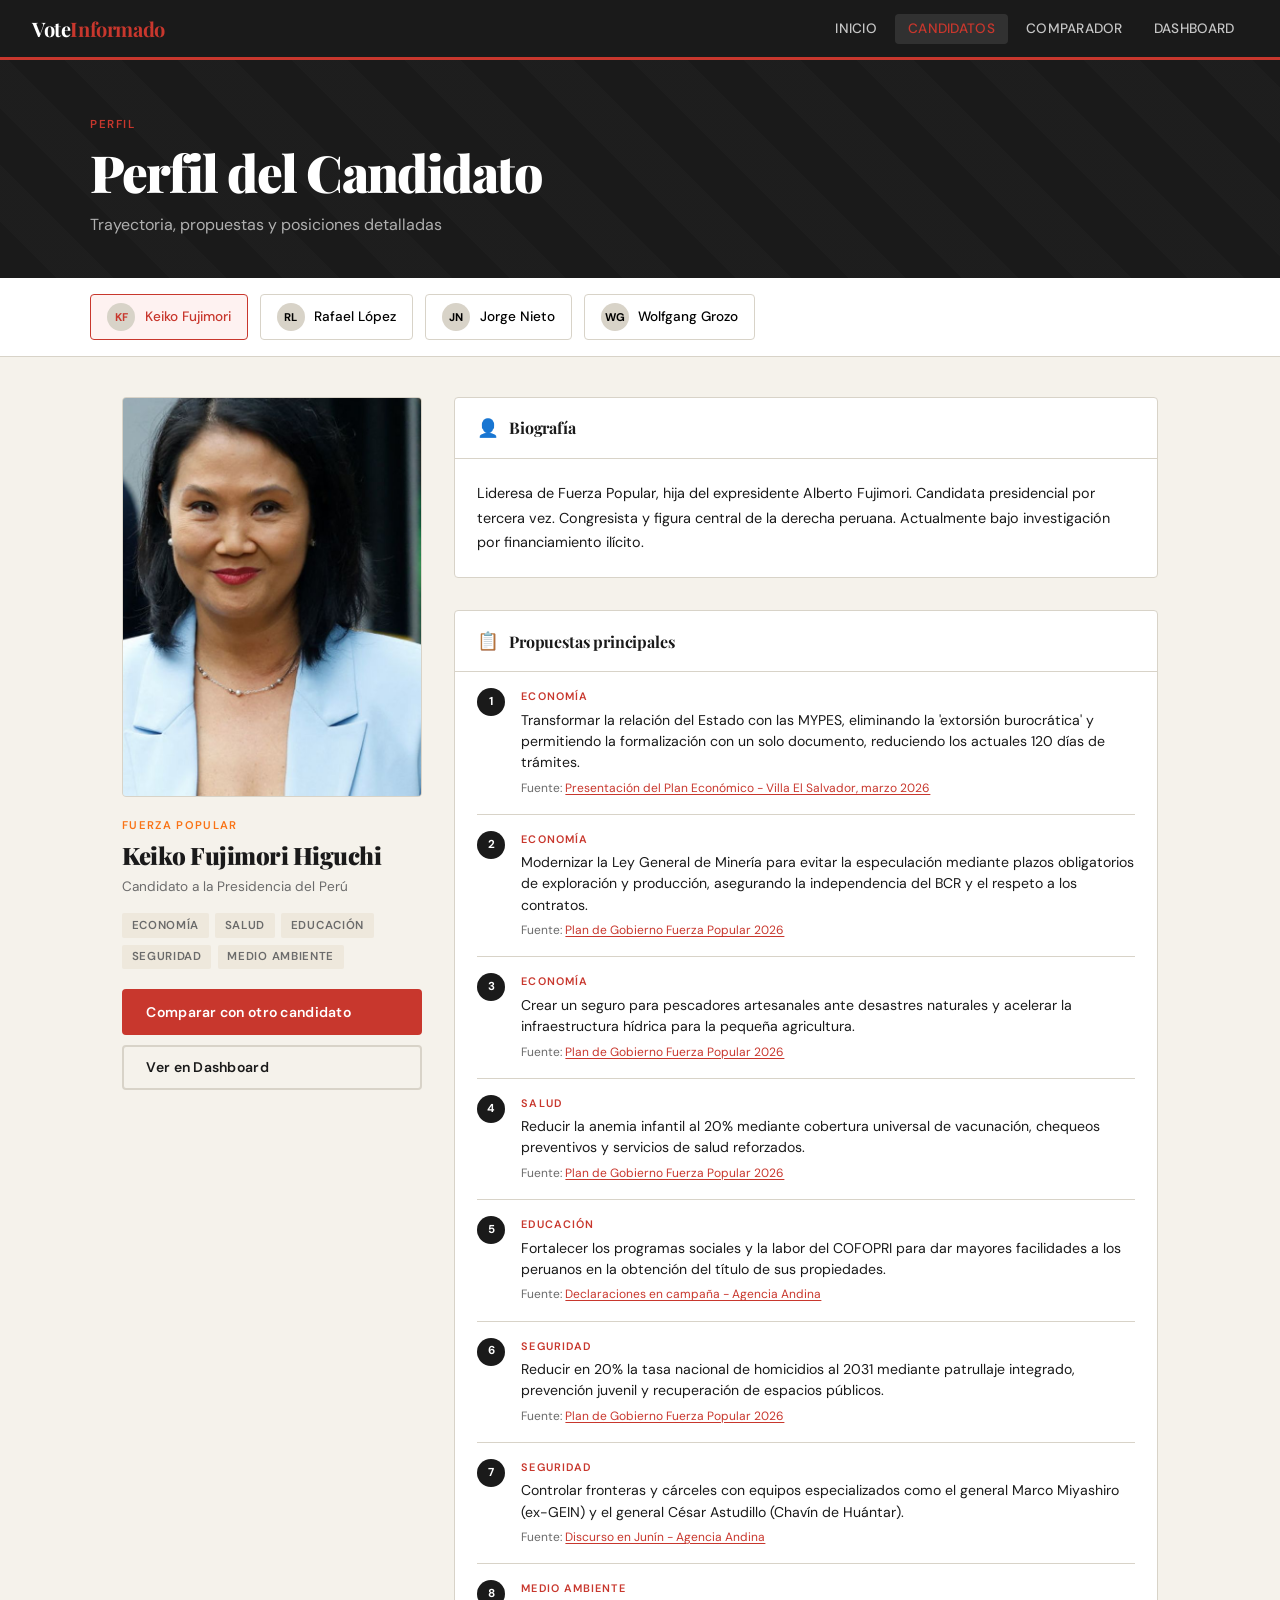
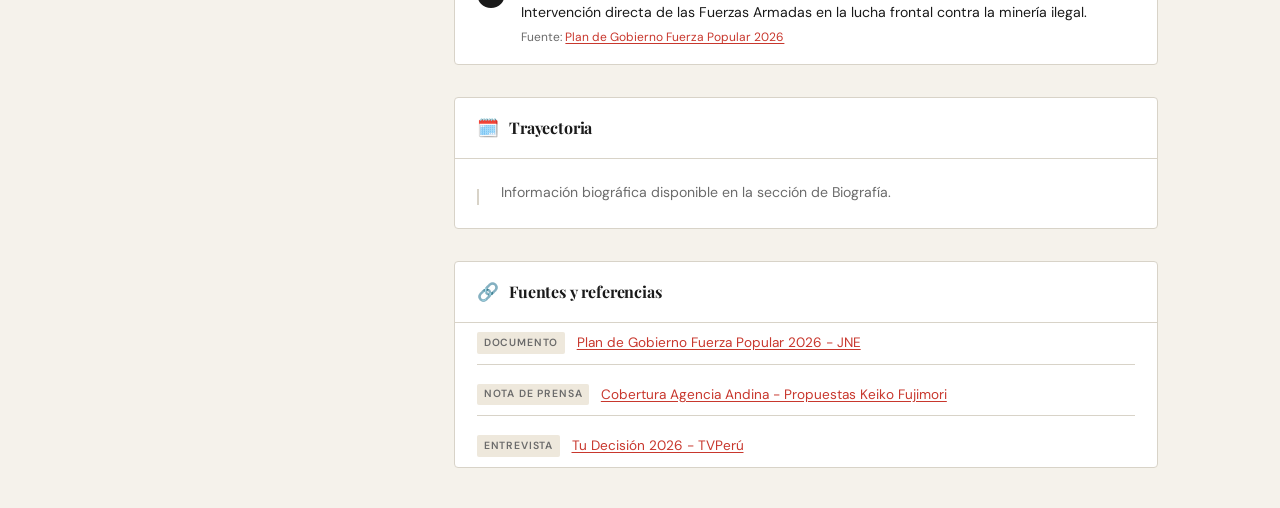
==== candidato.html @ f6211e4d "initial commit" ====
<!DOCTYPE html>
<html lang="es">
<head>
  <meta charset="UTF-8" />
  <meta name="viewport" content="width=device-width, initial-scale=1.0" />
  <title>Perfil de Candidato — VoteInformado</title>
  <link rel="stylesheet" href="assets/css/style.css" />
  <link rel="stylesheet" href="assets/css/candidato.css" />
</head>
<body>

  <!-- Navbar (inyectado por nav.js) -->

  <!-- Page Header -->
  <header class="page-header">
    <div class="page-header__inner">
      <div class="page-header__eyebrow">Perfil</div>
      <h1>Perfil del Candidato</h1>
      <p>Trayectoria, propuestas y posiciones detalladas</p>
    </div>
  </header>

  <!-- Selector de candidatos (poblado por candidato.js) -->
  <div class="candidato-selector">
    <div class="candidato-selector__inner" id="selector-candidatos">
      <!-- Botones generados dinámicamente -->
    </div>
  </div>

  <!-- Profile Layout -->
  <main>
    <div class="profile-layout">

      <!-- Sidebar -->
      <aside class="profile-sidebar">
        <div class="profile-photo-placeholder" id="profile-photo">—</div>
        <div class="profile-meta">
          <div class="profile-meta__partido" id="profile-partido"></div>
          <div class="profile-meta__nombre" id="profile-nombre"></div>
          <div class="profile-meta__cargo" id="profile-cargo"></div>
        </div>
        <div class="profile-tags" id="profile-tags"></div>
        <div class="profile-sidebar__actions">
          <a href="comparador.html" class="btn btn-primary">Comparar con otro candidato</a>
          <a href="dashboard.html" class="btn btn-outline">Ver en Dashboard</a>
        </div>
      </aside>

      <!-- Main -->
      <div class="profile-main">

        <!-- Biografía -->
        <div class="section-block">
          <div class="section-block__header">
            <span class="section-block__icon">👤</span>
            <span class="section-block__title">Biografía</span>
          </div>
          <div class="section-block__body" id="profile-bio">
            <p style="color:var(--ink-muted);">Cargando...</p>
          </div>
        </div>

        <!-- Propuestas -->
        <div class="section-block">
          <div class="section-block__header">
            <span class="section-block__icon">📋</span>
            <span class="section-block__title">Propuestas principales</span>
          </div>
          <div class="section-block__body" style="padding:0 1.4rem;">
            <ul class="propuestas-list" id="profile-propuestas"></ul>
          </div>
        </div>

        <!-- Trayectoria / Fuentes (poblado por candidato.js) -->
        <div class="section-block">
          <div class="section-block__header">
            <span class="section-block__icon">🗓️</span>
            <span class="section-block__title">Trayectoria</span>
          </div>
          <div class="section-block__body">
            <div class="timeline" id="profile-timeline">
              <p style="color:var(--ink-muted);font-size:0.88rem;">Información biográfica disponible en la sección de Biografía.</p>
            </div>
          </div>
        </div>

      </div><!-- /.profile-main -->
    </div><!-- /.profile-layout -->
  </main>

  <!-- Footer (inyectado por nav.js) -->

  <script src="assets/js/candidato.js"></script>
  <script src="assets/js/nav.js"></script>
</body>
</html>
---- assets/css/style.css ----
@import url('https://fonts.googleapis.com/css2?family=Playfair+Display:wght@700;900&family=DM+Sans:wght@300;400;500;600&display=swap');

/* ─── CSS Variables ─── */
:root {
  --bg: #f5f2eb;
  --bg-card: #ffffff;
  --ink: #1a1a1a;
  --ink-muted: #6b6b6b;
  --accent: #c8372d;
  --accent-light: #f7edec;
  --border: #d8d3c8;
  --gold: #b8960c;
  --font-display: 'Playfair Display', Georgia, serif;
  --font-body: 'DM Sans', sans-serif;
  --shadow: 0 2px 12px rgba(0,0,0,0.08);
  --shadow-hover: 0 8px 32px rgba(0,0,0,0.14);
  --radius: 4px;
  --transition: 0.22s ease;
}

/* ─── Reset & Base ─── */
*, *::before, *::after { box-sizing: border-box; margin: 0; padding: 0; }
html { scroll-behavior: smooth; }
body {
  font-family: var(--font-body);
  background: var(--bg);
  color: var(--ink);
  line-height: 1.6;
  min-height: 100vh;
}
img { display: block; max-width: 100%; }
a { color: inherit; text-decoration: none; }
ul { list-style: none; }

/* ─── Navbar ─── */
.navbar {
  position: sticky;
  top: 0;
  z-index: 100;
  background: var(--ink);
  color: #fff;
  padding: 0 2rem;
  display: flex;
  align-items: center;
  justify-content: space-between;
  height: 60px;
  border-bottom: 3px solid var(--accent);
}
.navbar__brand {
  font-family: var(--font-display);
  font-size: 1.25rem;
  font-weight: 700;
  letter-spacing: -0.02em;
  color: #fff;
}
.navbar__brand span { color: var(--accent); }
.navbar__nav { display: flex; gap: 0.25rem; }
.navbar__nav a {
  color: rgba(255,255,255,0.75);
  font-size: 0.85rem;
  font-weight: 500;
  padding: 0.4rem 0.85rem;
  border-radius: var(--radius);
  transition: var(--transition);
  letter-spacing: 0.02em;
  text-transform: uppercase;
}
.navbar__nav a:hover,
.navbar__nav a.active { color: #fff; background: rgba(255,255,255,0.1); }
.navbar__nav a.active { color: var(--accent); }

/* ─── Page Header ─── */
.page-header {
  background: var(--ink);
  color: #fff;
  padding: 3.5rem 2rem 2.5rem;
  position: relative;
  overflow: hidden;
}
.page-header::before {
  content: '';
  position: absolute;
  top: 0; left: 0; right: 0; bottom: 0;
  background: repeating-linear-gradient(
    45deg, transparent, transparent 40px,
    rgba(255,255,255,0.015) 40px, rgba(255,255,255,0.015) 80px
  );
}
.page-header__inner { max-width: 1100px; margin: 0 auto; position: relative; }
.page-header__eyebrow {
  font-size: 0.72rem; font-weight: 600; letter-spacing: 0.14em;
  text-transform: uppercase; color: var(--accent); margin-bottom: 0.6rem;
}
.page-header h1 {
  font-family: var(--font-display);
  font-size: clamp(2rem, 5vw, 3.2rem);
  font-weight: 900; line-height: 1.1; letter-spacing: -0.03em;
}
.page-header p {
  margin-top: 0.75rem; color: rgba(255,255,255,0.65);
  font-size: 1rem; max-width: 520px;
}

/* ─── Container ─── */
.container { max-width: 1100px; margin: 0 auto; padding: 0 2rem; }

/* ─── Cards ─── */
.card {
  background: var(--bg-card); border: 1px solid var(--border);
  border-radius: var(--radius); box-shadow: var(--shadow);
  transition: box-shadow var(--transition), transform var(--transition);
}
.card:hover { box-shadow: var(--shadow-hover); transform: translateY(-2px); }

/* ─── Buttons ─── */
.btn {
  display: inline-flex; align-items: center; gap: 0.5rem;
  padding: 0.6rem 1.4rem; border-radius: var(--radius);
  font-family: var(--font-body); font-size: 0.875rem; font-weight: 600;
  cursor: pointer; border: 2px solid transparent;
  transition: var(--transition); letter-spacing: 0.02em;
}
.btn-primary { background: var(--accent); color: #fff; border-color: var(--accent); }
.btn-primary:hover { background: #a82e25; border-color: #a82e25; }
.btn-outline { background: transparent; color: var(--ink); border-color: var(--border); }
.btn-outline:hover { border-color: var(--ink); background: var(--ink); color: #fff; }

/* ─── Tags ─── */
.tag {
  display: inline-block; padding: 0.2rem 0.6rem; background: #eee8dc;
  border-radius: 2px; font-size: 0.72rem; font-weight: 600;
  letter-spacing: 0.06em; text-transform: uppercase; color: var(--ink-muted);
}
.tag--accent { background: #fce8e7; color: var(--accent); }

/* ─── Divider ─── */
.divider { border: none; border-top: 1px solid var(--border); margin: 2rem 0; }

/* ─── Footer ─── */
.footer {
  background: var(--ink); color: rgba(255,255,255,0.5);
  text-align: center; padding: 2rem; font-size: 0.8rem; margin-top: 4rem;
}
.footer strong { color: #fff; }
.footer__sources a {
  color: rgba(255,255,255,0.5); text-decoration: underline;
  text-underline-offset: 2px;
}
.footer__sources a:hover { color: #fff; }

/* ─── Utility ─── */
.text-accent { color: var(--accent); }
.text-muted  { color: var(--ink-muted); }
.fw-bold     { font-weight: 700; }
.mt-1 { margin-top: 0.5rem; }
.mt-2 { margin-top: 1rem; }
.mt-3 { margin-top: 1.5rem; }
.mt-4 { margin-top: 2rem; }
.mb-1 { margin-bottom: 0.5rem; }
.mb-2 { margin-bottom: 1rem; }

/* ─── Responsive ─── */
@media (max-width: 768px) {
  .navbar { padding: 0 1rem; }
  .navbar__nav a { padding: 0.4rem 0.5rem; font-size: 0.78rem; }
  .container { padding: 0 1rem; }
  .page-header { padding: 2rem 1rem 1.5rem; }
}
---- assets/css/candidato.css ----
/* ── Selector de candidatos ── */
.candidato-selector {
  background: var(--bg-card);
  border-bottom: 1px solid var(--border);
  padding: 1rem 2rem;
}
.candidato-selector__inner {
  max-width: 1100px;
  margin: 0 auto;
  display: flex;
  gap: 0.75rem;
  flex-wrap: wrap;
}
.selector-btn {
  display: flex;
  align-items: center;
  gap: 0.6rem;
  padding: 0.5rem 1rem;
  border: 1.5px solid var(--border);
  border-radius: var(--radius);
  background: #fff;
  cursor: pointer;
  transition: var(--transition);
  font-family: var(--font-body);
  font-size: 0.85rem;
  font-weight: 500;
}
.selector-btn:hover { border-color: var(--ink); }
.selector-btn.active { border-color: var(--accent); color: var(--accent); background: #fef2f1; }
.selector-btn__avatar {
  width: 28px;
  height: 28px;
  border-radius: 50%;
  background: var(--border);
  object-fit: cover;
  object-position: top;
  flex-shrink: 0;
  overflow: hidden;
  display: flex;
  align-items: center;
  justify-content: center;
  font-size: 0.7rem;
  font-weight: 700;
}

/* ── Profile layout ── */
.profile-layout {
  max-width: 1100px;
  margin: 2.5rem auto;
  padding: 0 2rem;
  display: grid;
  grid-template-columns: 300px 1fr;
  gap: 2rem;
  align-items: start;
}

/* ── Sidebar ── */
.profile-sidebar { position: sticky; top: 80px; }
.profile-photo {
  width: 100%;
  aspect-ratio: 3/4;
  object-fit: cover;
  object-position: top;
  border-radius: var(--radius);
  border: 1px solid var(--border);
  background: #e0dbd0;
}
.profile-photo-placeholder {
  width: 100%;
  aspect-ratio: 3/4;
  border-radius: var(--radius);
  border: 1px solid var(--border);
  background: linear-gradient(160deg, #e8e2d8, #d5cfc4);
  display: flex;
  align-items: center;
  justify-content: center;
  font-family: var(--font-display);
  font-size: 5rem;
  color: var(--border);
  font-weight: 900;
}
.profile-meta { margin-top: 1.25rem; }
.profile-meta__partido {
  font-size: 0.7rem;
  font-weight: 600;
  letter-spacing: 0.12em;
  text-transform: uppercase;
  color: var(--accent);
  margin-bottom: 0.4rem;
}
.profile-meta__nombre {
  font-family: var(--font-display);
  font-size: 1.5rem;
  font-weight: 900;
  line-height: 1.2;
  letter-spacing: -0.02em;
}
.profile-meta__cargo { font-size: 0.85rem; color: var(--ink-muted); margin-top: 0.35rem; }
.profile-tags { display: flex; flex-wrap: wrap; gap: 0.4rem; margin-top: 1rem; }
.profile-sidebar__actions { display: flex; flex-direction: column; gap: 0.6rem; margin-top: 1.25rem; }

/* ── Main content ── */
.profile-main > * + * { margin-top: 2rem; }
.section-block {
  background: var(--bg-card);
  border: 1px solid var(--border);
  border-radius: var(--radius);
  overflow: hidden;
}
.section-block__header {
  padding: 1rem 1.4rem;
  border-bottom: 1px solid var(--border);
  display: flex;
  align-items: center;
  gap: 0.6rem;
}
.section-block__icon { font-size: 1.1rem; }
.section-block__title {
  font-family: var(--font-display);
  font-size: 1rem;
  font-weight: 700;
  letter-spacing: -0.01em;
}
.section-block__body { padding: 1.4rem; }
.section-block__body p { font-size: 0.9rem; line-height: 1.7; color: var(--ink); }

/* ── Propuestas list ── */
.propuestas-list { display: flex; flex-direction: column; gap: 0; }
.propuesta-item {
  display: flex;
  gap: 1rem;
  padding: 1rem 0;
  border-bottom: 1px solid var(--border);
  align-items: flex-start;
}
.propuesta-item:last-child { border-bottom: none; }
.propuesta-item__num {
  flex-shrink: 0;
  width: 28px;
  height: 28px;
  background: var(--ink);
  color: #fff;
  border-radius: 50%;
  display: flex;
  align-items: center;
  justify-content: center;
  font-size: 0.72rem;
  font-weight: 700;
}
.propuesta-item__eje {
  font-size: 0.68rem;
  font-weight: 600;
  letter-spacing: 0.1em;
  text-transform: uppercase;
  color: var(--accent);
  margin-bottom: 0.25rem;
}
.propuesta-item__text { font-size: 0.88rem; line-height: 1.5; }
.propuesta-item__fuente {
  margin-top: 0.35rem;
  font-size: 0.75rem;
  color: var(--ink-muted);
}
.propuesta-item__fuente a {
  color: var(--accent);
  text-decoration: underline;
  text-underline-offset: 2px;
}

/* ── Timeline ── */
.timeline { position: relative; padding-left: 1.5rem; }
.timeline::before {
  content: '';
  position: absolute;
  left: 0; top: 8px; bottom: 0;
  width: 2px;
  background: var(--border);
}
.timeline-item { position: relative; padding-bottom: 1.5rem; }
.timeline-item::before {
  content: '';
  position: absolute;
  left: -1.5rem; top: 8px;
  width: 10px; height: 10px;
  border-radius: 50%;
  background: var(--accent);
  border: 2px solid var(--bg-card);
}
.timeline-item__year {
  font-size: 0.72rem; font-weight: 700; color: var(--ink-muted);
  letter-spacing: 0.06em; margin-bottom: 0.2rem;
}
.timeline-item__title { font-weight: 600; font-size: 0.9rem; }
.timeline-item__desc { font-size: 0.82rem; color: var(--ink-muted); margin-top: 0.15rem; }

/* ── Fuentes ── */
.fuentes-list { display: flex; flex-direction: column; gap: 0.6rem; }
.fuente-item {
  display: flex;
  align-items: center;
  gap: 0.75rem;
  font-size: 0.85rem;
  padding: 0.6rem 0;
  border-bottom: 1px solid var(--border);
}
.fuente-item:last-child { border-bottom: none; }
.fuente-item__tipo {
  font-size: 0.65rem;
  font-weight: 600;
  letter-spacing: 0.08em;
  text-transform: uppercase;
  color: var(--ink-muted);
  background: #eee8dc;
  padding: 0.15rem 0.4rem;
  border-radius: 2px;
  white-space: nowrap;
}
.fuente-item a { color: var(--accent); text-decoration: underline; text-underline-offset: 2px; }
.fuente-item a:hover { color: #a82e25; }

@media (max-width: 768px) {
  .profile-layout { grid-template-columns: 1fr; }
  .profile-sidebar { position: static; }
  .profile-photo, .profile-photo-placeholder { aspect-ratio: 4/3; }
}
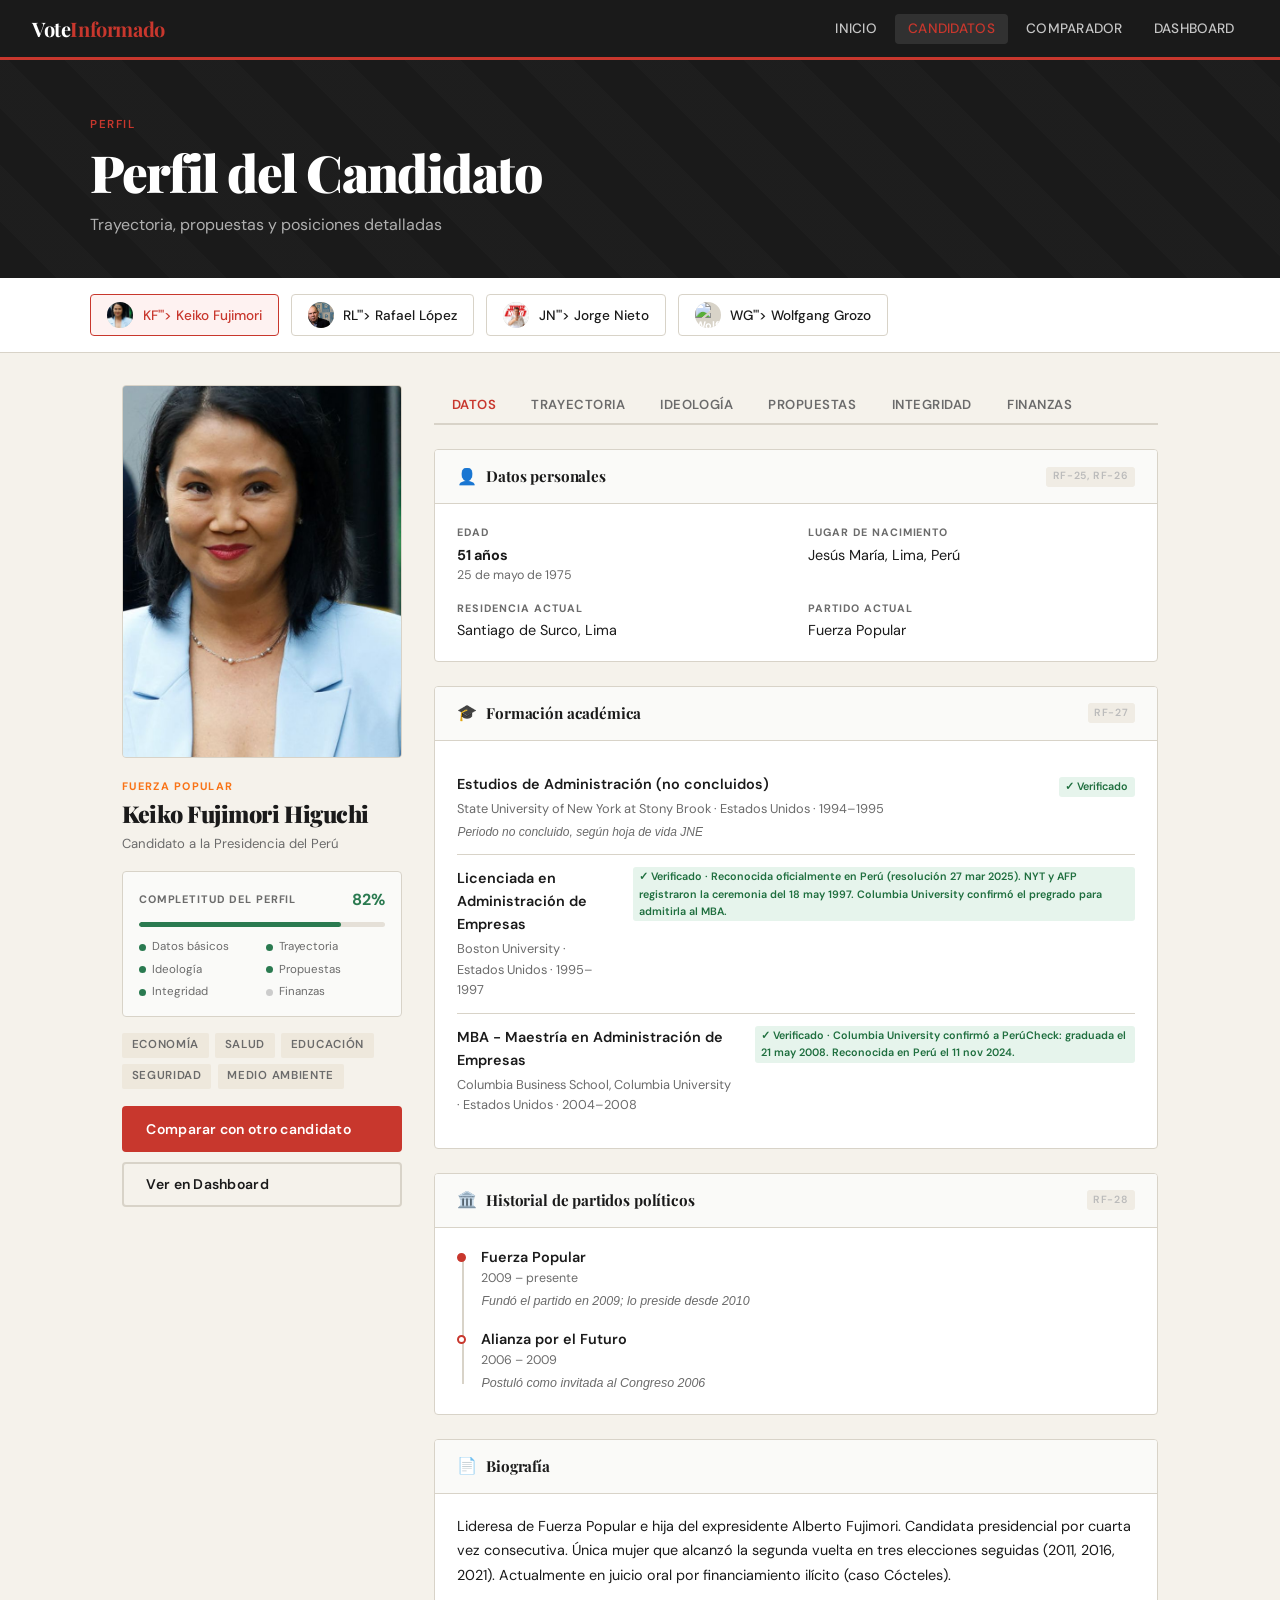
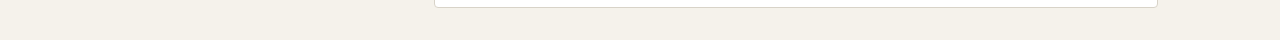
==== commit 38821935: "feat: agregar datos personales, trayectoria, integridad, procesos penales" ====
--- a/candidato.html
+++ b/candidato.html
@@ -31,58 +31,296 @@
   <main>
     <div class="profile-layout">
 
-      <!-- Sidebar -->
+      <!-- ── SIDEBAR ── -->
       <aside class="profile-sidebar">
+
+        <!-- Foto -->
         <div class="profile-photo-placeholder" id="profile-photo">—</div>
+
+        <!-- Meta -->
         <div class="profile-meta">
           <div class="profile-meta__partido" id="profile-partido"></div>
-          <div class="profile-meta__nombre" id="profile-nombre"></div>
-          <div class="profile-meta__cargo" id="profile-cargo"></div>
+          <div class="profile-meta__nombre"  id="profile-nombre"></div>
+          <div class="profile-meta__cargo"   id="profile-cargo"></div>
         </div>
+
+        <!-- RF-41: Indicador de completitud del perfil -->
+        <div class="completitud-card" id="completitud-card">
+          <div class="completitud-card__header">
+            <span class="completitud-card__label">Completitud del perfil</span>
+            <span class="completitud-card__pct" id="completitud-pct">—%</span>
+          </div>
+          <div class="completitud-bar">
+            <div class="completitud-bar__fill" id="completitud-bar-fill"></div>
+          </div>
+          <div class="completitud-items" id="completitud-items">
+            <!-- generado por JS -->
+          </div>
+        </div>
+
+        <!-- Tags de ejes temáticos -->
         <div class="profile-tags" id="profile-tags"></div>
+
+        <!-- Acciones -->
         <div class="profile-sidebar__actions">
-          <a href="comparador.html" class="btn btn-primary">Comparar con otro candidato</a>
+          <a href="comparador.html" class="btn btn-primary" id="btn-comparar">Comparar con otro candidato</a>
           <a href="dashboard.html" class="btn btn-outline">Ver en Dashboard</a>
         </div>
       </aside>
 
-      <!-- Main -->
+      <!-- ── MAIN CONTENT ── -->
       <div class="profile-main">
 
-        <!-- Biografía -->
-        <div class="section-block">
-          <div class="section-block__header">
-            <span class="section-block__icon">👤</span>
-            <span class="section-block__title">Biografía</span>
-          </div>
-          <div class="section-block__body" id="profile-bio">
-            <p style="color:var(--ink-muted);">Cargando...</p>
-          </div>
-        </div>
-
-        <!-- Propuestas -->
-        <div class="section-block">
-          <div class="section-block__header">
-            <span class="section-block__icon">📋</span>
-            <span class="section-block__title">Propuestas principales</span>
-          </div>
-          <div class="section-block__body" style="padding:0 1.4rem;">
-            <ul class="propuestas-list" id="profile-propuestas"></ul>
-          </div>
-        </div>
-
-        <!-- Trayectoria / Fuentes (poblado por candidato.js) -->
-        <div class="section-block">
-          <div class="section-block__header">
-            <span class="section-block__icon">🗓️</span>
-            <span class="section-block__title">Trayectoria</span>
-          </div>
-          <div class="section-block__body">
-            <div class="timeline" id="profile-timeline">
-              <p style="color:var(--ink-muted);font-size:0.88rem;">Información biográfica disponible en la sección de Biografía.</p>
-            </div>
-          </div>
-        </div>
+        <!-- Pestañas de navegación -->
+        <nav class="profile-tabs" id="profile-tabs">
+          <button class="profile-tab active" data-panel="datos">Datos</button>
+          <button class="profile-tab" data-panel="trayectoria">Trayectoria</button>
+          <button class="profile-tab" data-panel="ideologia">Ideología</button>
+          <button class="profile-tab" data-panel="propuestas">Propuestas</button>
+          <button class="profile-tab" data-panel="integridad">Integridad</button>
+          <button class="profile-tab" data-panel="finanzas">Finanzas</button>
+        </nav>
+
+        <!-- ① DATOS BÁSICOS: RF-25, RF-26, RF-27, RF-28 -->
+        <div class="tab-panel active" id="panel-datos">
+
+          <!-- RF-25 + RF-26: Datos personales -->
+          <div class="section-block">
+            <div class="section-block__header">
+              <span class="section-block__icon">👤</span>
+              <span class="section-block__title">Datos personales</span>
+              <span class="section-block__rf">RF-25, RF-26</span>
+            </div>
+            <div class="section-block__body">
+              <div class="datos-grid" id="datos-personales">
+                <!-- generado por JS -->
+              </div>
+            </div>
+          </div>
+
+          <!-- RF-27: Formación académica -->
+          <div class="section-block">
+            <div class="section-block__header">
+              <span class="section-block__icon">🎓</span>
+              <span class="section-block__title">Formación académica</span>
+              <span class="section-block__rf">RF-27</span>
+            </div>
+            <div class="section-block__body" id="formacion-academica">
+              <!-- generado por JS -->
+            </div>
+          </div>
+
+          <!-- RF-28: Historial de partidos -->
+          <div class="section-block">
+            <div class="section-block__header">
+              <span class="section-block__icon">🏛️</span>
+              <span class="section-block__title">Historial de partidos políticos</span>
+              <span class="section-block__rf">RF-28</span>
+            </div>
+            <div class="section-block__body">
+              <div class="party-timeline" id="historial-partidos">
+                <!-- generado por JS -->
+              </div>
+            </div>
+          </div>
+
+          <!-- Biografía (siempre en datos) -->
+          <div class="section-block">
+            <div class="section-block__header">
+              <span class="section-block__icon">📄</span>
+              <span class="section-block__title">Biografía</span>
+            </div>
+            <div class="section-block__body" id="profile-bio">
+              <p style="color:var(--ink-muted);">Cargando...</p>
+            </div>
+          </div>
+
+        </div><!-- /panel-datos -->
+
+        <!-- ② TRAYECTORIA: RF-29, RF-30, RF-31 -->
+        <div class="tab-panel" id="panel-trayectoria">
+
+          <!-- RF-29: Experiencia profesional -->
+          <div class="section-block">
+            <div class="section-block__header">
+              <span class="section-block__icon">💼</span>
+              <span class="section-block__title">Experiencia profesional</span>
+              <span class="section-block__rf">RF-29</span>
+            </div>
+            <div class="section-block__body" id="experiencia-previa">
+              <!-- generado por JS -->
+            </div>
+          </div>
+
+          <!-- RF-30: Cargos públicos -->
+          <div class="section-block">
+            <div class="section-block__header">
+              <span class="section-block__icon">🏅</span>
+              <span class="section-block__title">Cargos públicos ejercidos</span>
+              <span class="section-block__rf">RF-30</span>
+            </div>
+            <div class="section-block__body" id="cargos-publicos">
+              <!-- generado por JS -->
+            </div>
+          </div>
+
+          <!-- RF-31: Participación electoral previa -->
+          <div class="section-block">
+            <div class="section-block__header">
+              <span class="section-block__icon">🗳️</span>
+              <span class="section-block__title">Participación electoral previa</span>
+              <span class="section-block__rf">RF-31</span>
+            </div>
+            <div class="section-block__body" id="participacion-electoral">
+              <!-- generado por JS -->
+            </div>
+          </div>
+
+        </div><!-- /panel-trayectoria -->
+
+        <!-- ③ IDEOLOGÍA: RF-32, RF-33, RF-34 -->
+        <div class="tab-panel" id="panel-ideologia">
+
+          <!-- RF-32: Espectro político -->
+          <div class="section-block">
+            <div class="section-block__header">
+              <span class="section-block__icon">🧭</span>
+              <span class="section-block__title">Espectro político</span>
+              <span class="section-block__rf">RF-32</span>
+            </div>
+            <div class="section-block__body" id="espectro-politico">
+              <!-- generado por JS -->
+            </div>
+          </div>
+
+          <!-- RF-33: Posiciones en temas clave -->
+          <div class="section-block">
+            <div class="section-block__header">
+              <span class="section-block__icon">📋</span>
+              <span class="section-block__title">Posiciones en temas clave</span>
+              <span class="section-block__rf">RF-33</span>
+            </div>
+            <div class="section-block__body" style="padding:0;" id="posiciones-temas">
+              <!-- generado por JS -->
+            </div>
+          </div>
+
+          <!-- RF-34: Coherencia propuesta vs historial -->
+          <div class="section-block">
+            <div class="section-block__header">
+              <span class="section-block__icon">⚖️</span>
+              <span class="section-block__title">Coherencia propuesta vs. historial</span>
+              <span class="section-block__rf">RF-34</span>
+            </div>
+            <div class="section-block__body" id="coherencia-historica">
+              <!-- generado por JS -->
+            </div>
+          </div>
+
+        </div><!-- /panel-ideologia -->
+
+        <!-- ④ PROPUESTAS -->
+        <div class="tab-panel" id="panel-propuestas">
+          <div class="section-block">
+            <div class="section-block__header">
+              <span class="section-block__icon">📌</span>
+              <span class="section-block__title">Propuestas principales</span>
+            </div>
+            <div class="section-block__body" style="padding:0 1.4rem;">
+              <ul class="propuestas-list" id="profile-propuestas"></ul>
+            </div>
+          </div>
+
+          <!-- Fuentes -->
+          <div class="section-block" id="fuentes-block" style="display:none;">
+            <div class="section-block__header">
+              <span class="section-block__icon">🔗</span>
+              <span class="section-block__title">Fuentes y referencias</span>
+            </div>
+            <div class="section-block__body" style="padding:0 1.4rem;">
+              <ul class="fuentes-list" id="fuentes-list"></ul>
+            </div>
+          </div>
+        </div><!-- /panel-propuestas -->
+
+        <!-- ⑤ INTEGRIDAD: RF-35, RF-36, RF-37, RF-38, RF-39 -->
+        <div class="tab-panel" id="panel-integridad">
+
+          <!-- RF-35: Antecedentes legales -->
+          <div class="section-block">
+            <div class="section-block__header">
+              <span class="section-block__icon">⚖️</span>
+              <span class="section-block__title">Antecedentes legales y judiciales</span>
+              <span class="section-block__rf">RF-35</span>
+            </div>
+            <div class="section-block__body" id="antecedentes-legales">
+              <!-- generado por JS -->
+            </div>
+          </div>
+
+          <!-- RF-36: Declaración jurada de bienes -->
+          <div class="section-block">
+            <div class="section-block__header">
+              <span class="section-block__icon">🏠</span>
+              <span class="section-block__title">Declaración jurada de bienes</span>
+              <span class="section-block__rf">RF-36</span>
+            </div>
+            <div class="section-block__body" id="declaracion-bienes">
+              <!-- generado por JS -->
+            </div>
+          </div>
+
+          <!-- RF-37: Fuentes de ingresos -->
+          <div class="section-block">
+            <div class="section-block__header">
+              <span class="section-block__icon">💰</span>
+              <span class="section-block__title">Fuentes de ingresos declaradas</span>
+              <span class="section-block__rf">RF-37</span>
+            </div>
+            <div class="section-block__body" id="fuentes-ingreso">
+              <!-- generado por JS -->
+            </div>
+          </div>
+
+          <!-- RF-38: Controversias -->
+          <div class="section-block">
+            <div class="section-block__header">
+              <span class="section-block__icon">📰</span>
+              <span class="section-block__title">Controversias documentadas</span>
+              <span class="section-block__rf">RF-38</span>
+            </div>
+            <div class="section-block__body" id="controversias">
+              <!-- generado por JS -->
+            </div>
+          </div>
+
+          <!-- RF-39: Congreso (solo si aplica) -->
+          <div class="section-block" id="bloque-congreso">
+            <div class="section-block__header">
+              <span class="section-block__icon">🏛️</span>
+              <span class="section-block__title">Asistencia y votación en el Congreso</span>
+              <span class="section-block__rf">RF-39</span>
+            </div>
+            <div class="section-block__body" id="asistencia-congreso">
+              <!-- generado por JS -->
+            </div>
+          </div>
+
+        </div><!-- /panel-integridad -->
+
+        <!-- ⑥ FINANZAS: RF-40 -->
+        <div class="tab-panel" id="panel-finanzas">
+          <div class="section-block">
+            <div class="section-block__header">
+              <span class="section-block__icon">📊</span>
+              <span class="section-block__title">Financiamiento de campaña</span>
+              <span class="section-block__rf">RF-40</span>
+            </div>
+            <div class="section-block__body" id="financiamiento-campana">
+              <!-- generado por JS -->
+            </div>
+          </div>
+        </div><!-- /panel-finanzas -->
 
       </div><!-- /.profile-main -->
     </div><!-- /.profile-layout -->
--- a/assets/css/candidato.css
+++ b/assets/css/candidato.css
@@ -1,3 +1,8 @@
+/* ==========================================================================
+   candidato.css — VoteInformado 2026
+   Light mode · Paleta: #1a1a1a · #c8372d · #f5f2eb
+   ========================================================================== */
+
 /* ── Selector de candidatos ── */
 .candidato-selector {
   background: var(--bg-card);
@@ -15,7 +20,7 @@
   display: flex;
   align-items: center;
   gap: 0.6rem;
-  padding: 0.5rem 1rem;
+  padding: 0.45rem 1rem;
   border: 1.5px solid var(--border);
   border-radius: var(--radius);
   background: #fff;
@@ -24,12 +29,17 @@
   font-family: var(--font-body);
   font-size: 0.85rem;
   font-weight: 500;
+  color: var(--ink);
 }
 .selector-btn:hover { border-color: var(--ink); }
-.selector-btn.active { border-color: var(--accent); color: var(--accent); background: #fef2f1; }
+.selector-btn.active {
+  border-color: var(--accent);
+  color: var(--accent);
+  background: #fef2f1;
+}
 .selector-btn__avatar {
-  width: 28px;
-  height: 28px;
+  width: 26px;
+  height: 26px;
   border-radius: 50%;
   background: var(--border);
   object-fit: cover;
@@ -39,23 +49,31 @@
   display: flex;
   align-items: center;
   justify-content: center;
-  font-size: 0.7rem;
-  font-weight: 700;
+  font-size: 0.68rem;
+  font-weight: 700;
+  color: #fff;
 }
 
 /* ── Profile layout ── */
 .profile-layout {
   max-width: 1100px;
-  margin: 2.5rem auto;
+  margin: 2rem auto;
   padding: 0 2rem;
   display: grid;
-  grid-template-columns: 300px 1fr;
+  grid-template-columns: 280px 1fr;
   gap: 2rem;
   align-items: start;
 }
 
-/* ── Sidebar ── */
-.profile-sidebar { position: sticky; top: 80px; }
+/* ══════════════════════════════════════════════
+   SIDEBAR
+══════════════════════════════════════════════ */
+.profile-sidebar {
+  position: sticky;
+  top: 80px;
+  align-self: start;
+  will-change: transform;
+}
 .profile-photo {
   width: 100%;
   aspect-ratio: 3/4;
@@ -63,7 +81,7 @@
   object-position: top;
   border-radius: var(--radius);
   border: 1px solid var(--border);
-  background: #e0dbd0;
+  background: #e8e2d8;
 }
 .profile-photo-placeholder {
   width: 100%;
@@ -79,28 +97,152 @@
   color: var(--border);
   font-weight: 900;
 }
+
+/* Meta del candidato */
 .profile-meta { margin-top: 1.25rem; }
 .profile-meta__partido {
-  font-size: 0.7rem;
-  font-weight: 600;
+  font-size: 0.68rem;
+  font-weight: 700;
   letter-spacing: 0.12em;
   text-transform: uppercase;
   color: var(--accent);
-  margin-bottom: 0.4rem;
+  margin-bottom: 0.35rem;
 }
 .profile-meta__nombre {
   font-family: var(--font-display);
-  font-size: 1.5rem;
+  font-size: 1.45rem;
   font-weight: 900;
-  line-height: 1.2;
+  line-height: 1.15;
   letter-spacing: -0.02em;
-}
-.profile-meta__cargo { font-size: 0.85rem; color: var(--ink-muted); margin-top: 0.35rem; }
-.profile-tags { display: flex; flex-wrap: wrap; gap: 0.4rem; margin-top: 1rem; }
-.profile-sidebar__actions { display: flex; flex-direction: column; gap: 0.6rem; margin-top: 1.25rem; }
-
-/* ── Main content ── */
-.profile-main > * + * { margin-top: 2rem; }
+  color: var(--ink);
+}
+.profile-meta__cargo {
+  font-size: 0.82rem;
+  color: var(--ink-muted);
+  margin-top: 0.3rem;
+}
+
+/* ── RF-41: Completitud del perfil ── */
+.completitud-card {
+  background: #fafaf8;
+  border: 1px solid var(--border);
+  border-radius: var(--radius);
+  padding: 0.9rem 1rem;
+  margin-top: 1.1rem;
+}
+.completitud-card__header {
+  display: flex;
+  justify-content: space-between;
+  align-items: center;
+  margin-bottom: 0.6rem;
+}
+.completitud-card__label {
+  font-size: 0.68rem;
+  font-weight: 700;
+  letter-spacing: 0.08em;
+  text-transform: uppercase;
+  color: var(--ink-muted);
+}
+.completitud-card__pct {
+  font-size: 1rem;
+  font-weight: 700;
+  color: #2a7a50;
+}
+.completitud-bar {
+  background: #e5e0d8;
+  border-radius: 4px;
+  height: 5px;
+  margin-bottom: 0.7rem;
+  overflow: hidden;
+}
+.completitud-bar__fill {
+  height: 5px;
+  background: #2a7a50;
+  border-radius: 4px;
+  width: 0%;
+  transition: width 0.5s ease;
+}
+.completitud-items {
+  display: grid;
+  grid-template-columns: 1fr 1fr;
+  gap: 0.25rem 0.5rem;
+}
+.completitud-item {
+  display: flex;
+  align-items: center;
+  gap: 0.35rem;
+  font-size: 0.72rem;
+  color: var(--ink-muted);
+}
+.completitud-dot {
+  width: 7px;
+  height: 7px;
+  border-radius: 50%;
+  flex-shrink: 0;
+}
+.completitud-dot--ok      { background: #2a7a50; }
+.completitud-dot--parcial { background: #c8920a; }
+.completitud-dot--vacio   { background: #ccc; }
+
+/* Tags temáticos */
+.profile-tags {
+  display: flex;
+  flex-wrap: wrap;
+  gap: 0.4rem;
+  margin-top: 1rem;
+}
+
+/* Acciones */
+.profile-sidebar__actions {
+  display: flex;
+  flex-direction: column;
+  gap: 0.6rem;
+  margin-top: 1.1rem;
+}
+
+/* ══════════════════════════════════════════════
+   PESTAÑAS DE NAVEGACIÓN
+══════════════════════════════════════════════ */
+.profile-tabs {
+  display: flex;
+  gap: 0;
+  border-bottom: 2px solid var(--border);
+  margin-bottom: 1.5rem;
+  overflow-x: auto;
+  -webkit-overflow-scrolling: touch;
+  scrollbar-width: none;
+}
+.profile-tabs::-webkit-scrollbar { display: none; }
+
+.profile-tab {
+  padding: 0.65rem 1.1rem;
+  font-size: 0.82rem;
+  font-weight: 600;
+  letter-spacing: 0.04em;
+  text-transform: uppercase;
+  color: var(--ink-muted);
+  background: transparent;
+  border: none;
+  border-bottom: 2px solid transparent;
+  margin-bottom: -2px;
+  cursor: pointer;
+  white-space: nowrap;
+  font-family: var(--font-body);
+  transition: color 0.15s, border-color 0.15s;
+}
+.profile-tab:hover { color: var(--ink); }
+.profile-tab.active {
+  color: var(--accent);
+  border-bottom-color: var(--accent);
+}
+
+/* Paneles */
+.tab-panel { display: none; }
+.tab-panel.active { display: flex; flex-direction: column; gap: 1.5rem; }
+
+/* ══════════════════════════════════════════════
+   SECTION BLOCKS (cards)
+══════════════════════════════════════════════ */
 .section-block {
   background: var(--bg-card);
   border: 1px solid var(--border);
@@ -108,23 +250,378 @@
   overflow: hidden;
 }
 .section-block__header {
-  padding: 1rem 1.4rem;
-  border-bottom: 1px solid var(--border);
-  display: flex;
-  align-items: center;
-  gap: 0.6rem;
-}
-.section-block__icon { font-size: 1.1rem; }
+  padding: 0.9rem 1.4rem;
+  border-bottom: 1px solid var(--border);
+  display: flex;
+  align-items: center;
+  gap: 0.55rem;
+  background: #fafaf8;
+}
+.section-block__icon { font-size: 1rem; line-height: 1; }
 .section-block__title {
   font-family: var(--font-display);
-  font-size: 1rem;
+  font-size: 0.95rem;
   font-weight: 700;
   letter-spacing: -0.01em;
-}
-.section-block__body { padding: 1.4rem; }
-.section-block__body p { font-size: 0.9rem; line-height: 1.7; color: var(--ink); }
-
-/* ── Propuestas list ── */
+  color: var(--ink);
+}
+.section-block__rf {
+  margin-left: auto;
+  font-size: 0.65rem;
+  font-weight: 600;
+  letter-spacing: 0.06em;
+  color: #bbb;
+  background: #f0ece4;
+  padding: 0.1rem 0.4rem;
+  border-radius: 3px;
+}
+.section-block__body { padding: 1.25rem 1.4rem; }
+.section-block__body p {
+  font-size: 0.9rem;
+  line-height: 1.7;
+  color: var(--ink);
+}
+
+/* Estado vacío reutilizable */
+.empty-state {
+  text-align: center;
+  padding: 2rem 1rem;
+  color: var(--ink-muted);
+  font-size: 0.85rem;
+  border: 1px dashed var(--border);
+  border-radius: calc(var(--radius) - 2px);
+  background: #fafaf8;
+}
+
+/* ══════════════════════════════════════════════
+   ① DATOS BÁSICOS
+══════════════════════════════════════════════ */
+
+/* RF-25 + RF-26: grid de datos personales */
+.datos-grid {
+  display: grid;
+  grid-template-columns: 1fr 1fr;
+  gap: 1rem 1.5rem;
+}
+.dato-item__label {
+  font-size: 0.67rem;
+  font-weight: 700;
+  letter-spacing: 0.09em;
+  text-transform: uppercase;
+  color: var(--ink-muted);
+  margin-bottom: 0.2rem;
+}
+.dato-item__value {
+  font-size: 0.9rem;
+  color: var(--ink);
+  line-height: 1.4;
+}
+.dato-item__value--highlight { color: var(--accent); font-weight: 600; }
+
+/* Badges de verificación */
+.badge-verificado {
+  display: inline-flex;
+  align-items: center;
+  gap: 0.2rem;
+  font-size: 0.67rem;
+  font-weight: 600;
+  padding: 0.1rem 0.4rem;
+  border-radius: 3px;
+  margin-left: 0.4rem;
+  vertical-align: middle;
+}
+.badge-verificado--ok {
+  background: #e6f4ec;
+  color: #1e6e3e;
+}
+.badge-verificado--no {
+  background: #fef0e8;
+  color: #b84c1a;
+}
+
+/* RF-27: Formación académica */
+.formacion-item {
+  display: flex;
+  justify-content: space-between;
+  align-items: flex-start;
+  gap: 1rem;
+  padding: 0.75rem 0;
+  border-bottom: 1px solid var(--border);
+}
+.formacion-item:last-child { border-bottom: none; }
+.formacion-item__grado {
+  font-size: 0.9rem;
+  font-weight: 600;
+  color: var(--ink);
+  margin-bottom: 0.2rem;
+}
+.formacion-item__inst {
+  font-size: 0.8rem;
+  color: var(--ink-muted);
+}
+.formacion-item__nota {
+  font-size: 0.75rem;
+  color: var(--ink-muted);
+  margin-top: 0.2rem;
+  font-style: italic;
+}
+
+/* RF-28: Timeline de partidos */
+.party-timeline {
+  position: relative;
+  padding-left: 1.5rem;
+}
+.party-timeline::before {
+  content: '';
+  position: absolute;
+  left: 5px;
+  top: 10px;
+  bottom: 10px;
+  width: 1.5px;
+  background: var(--border);
+}
+.party-item {
+  position: relative;
+  padding-bottom: 1.1rem;
+}
+.party-item:last-child { padding-bottom: 0; }
+.party-item__dot {
+  position: absolute;
+  left: -1.5rem;
+  top: 5px;
+  width: 9px;
+  height: 9px;
+  border-radius: 50%;
+  border: 2px solid var(--accent);
+  background: #fff;
+}
+.party-item__dot--current { background: var(--accent); }
+.party-item__name {
+  font-size: 0.9rem;
+  font-weight: 600;
+  color: var(--ink);
+  line-height: 1.3;
+}
+.party-item__years {
+  font-size: 0.78rem;
+  color: var(--ink-muted);
+  margin-top: 0.15rem;
+}
+.party-item__fundador {
+  display: inline-block;
+  font-size: 0.65rem;
+  font-weight: 700;
+  letter-spacing: 0.06em;
+  color: var(--accent);
+  background: #fef2f1;
+  border-radius: 3px;
+  padding: 0.1rem 0.35rem;
+  margin-left: 0.4rem;
+  vertical-align: middle;
+}
+.party-item__nota {
+  font-size: 0.78rem;
+  color: var(--ink-muted);
+  margin-top: 0.2rem;
+  font-style: italic;
+}
+
+/* ══════════════════════════════════════════════
+   ② TRAYECTORIA
+══════════════════════════════════════════════ */
+
+/* RF-29 + RF-30: listas de cargos */
+.cargo-item {
+  display: flex;
+  justify-content: space-between;
+  align-items: flex-start;
+  gap: 1rem;
+  padding: 0.75rem 0;
+  border-bottom: 1px solid var(--border);
+}
+.cargo-item:last-child { border-bottom: none; }
+.cargo-item__titulo {
+  font-size: 0.9rem;
+  font-weight: 600;
+  color: var(--ink);
+  margin-bottom: 0.2rem;
+}
+.cargo-item__sub {
+  font-size: 0.8rem;
+  color: var(--ink-muted);
+}
+.cargo-item__desc {
+  font-size: 0.78rem;
+  color: var(--ink-muted);
+  margin-top: 0.25rem;
+  font-style: italic;
+}
+.cargo-badge {
+  flex-shrink: 0;
+  font-size: 0.62rem;
+  font-weight: 700;
+  letter-spacing: 0.07em;
+  text-transform: uppercase;
+  padding: 0.15rem 0.5rem;
+  border-radius: 3px;
+  background: #eee8dc;
+  color: var(--ink-muted);
+  white-space: nowrap;
+  margin-top: 3px;
+}
+.cargo-badge--electo { background: #e6f4ec; color: #1e6e3e; }
+
+/* RF-31: Tabla electoral */
+.electoral-table {
+  width: 100%;
+  border-collapse: collapse;
+  font-size: 0.85rem;
+}
+.electoral-table th {
+  text-align: left;
+  font-size: 0.68rem;
+  font-weight: 700;
+  letter-spacing: 0.08em;
+  text-transform: uppercase;
+  color: var(--ink-muted);
+  padding: 0.5rem 0.75rem;
+  border-bottom: 1.5px solid var(--border);
+}
+.electoral-table td {
+  padding: 0.65rem 0.75rem;
+  border-bottom: 1px solid var(--border);
+  color: var(--ink);
+  vertical-align: middle;
+}
+.electoral-table tr:last-child td { border-bottom: none; }
+.resultado-badge {
+  display: inline-block;
+  font-size: 0.68rem;
+  font-weight: 600;
+  padding: 0.15rem 0.5rem;
+  border-radius: 3px;
+}
+.resultado-badge--gano   { background: #e6f4ec; color: #1e6e3e; }
+.resultado-badge--perdio { background: #f5ece8; color: #944422; }
+.resultado-badge--curso  { background: #fef7e6; color: #8a6200; }
+
+/* ══════════════════════════════════════════════
+   ③ IDEOLOGÍA
+══════════════════════════════════════════════ */
+
+/* RF-32: Espectro */
+.espectro-tag {
+  display: inline-block;
+  font-size: 0.78rem;
+  font-weight: 700;
+  background: #fef2f1;
+  color: var(--accent);
+  border-radius: 4px;
+  padding: 0.2rem 0.6rem;
+  margin-bottom: 0.75rem;
+  border: 1px solid #f5cac7;
+}
+.espectro-wrapper { position: relative; margin-bottom: 0.5rem; }
+.espectro-bar {
+  height: 8px;
+  border-radius: 4px;
+  background: linear-gradient(to right, #3b6dd4, #5ba358, #c8b42a, #c87a2a, #c8372d);
+}
+.espectro-pin {
+  position: absolute;
+  top: -4px;
+  width: 16px;
+  height: 16px;
+  border-radius: 50%;
+  background: #fff;
+  border: 2.5px solid var(--accent);
+  transform: translateX(-50%);
+  box-shadow: 0 1px 4px rgba(0,0,0,0.15);
+}
+.espectro-labels {
+  display: flex;
+  justify-content: space-between;
+  font-size: 0.68rem;
+  color: var(--ink-muted);
+  margin-top: 0.35rem;
+}
+.espectro-justificacion {
+  font-size: 0.82rem;
+  color: var(--ink-muted);
+  line-height: 1.6;
+  margin-top: 0.9rem;
+  padding-top: 0.9rem;
+  border-top: 1px solid var(--border);
+}
+
+/* RF-33: Posiciones en temas clave */
+.posiciones-table {
+  width: 100%;
+  border-collapse: collapse;
+}
+.posiciones-table tr { border-bottom: 1px solid var(--border); }
+.posiciones-table tr:last-child { border-bottom: none; }
+.posiciones-table td {
+  padding: 0.75rem 1.4rem;
+  font-size: 0.85rem;
+  vertical-align: top;
+}
+.posiciones-table td:first-child {
+  width: 30%;
+  color: var(--ink-muted);
+  font-weight: 500;
+  font-size: 0.82rem;
+}
+.posicion-badge {
+  display: inline-block;
+  font-size: 0.68rem;
+  font-weight: 700;
+  padding: 0.15rem 0.45rem;
+  border-radius: 3px;
+  margin-right: 0.5rem;
+  vertical-align: middle;
+}
+.posicion-badge--favor    { background: #e6f4ec; color: #1e6e3e; }
+.posicion-badge--contra   { background: #f5ece8; color: #944422; }
+.posicion-badge--neutro   { background: #f0ece4; color: var(--ink-muted); }
+.posicion-declaracion {
+  font-size: 0.8rem;
+  color: var(--ink-muted);
+  margin-top: 0.3rem;
+  line-height: 1.5;
+}
+.posicion-fuente {
+  font-size: 0.72rem;
+  color: #bbb;
+  margin-top: 0.2rem;
+}
+.posicion-fuente a { color: var(--accent); text-decoration: underline; text-underline-offset: 2px; }
+
+/* RF-34: Coherencia */
+.coherencia-item {
+  display: flex;
+  gap: 0.8rem;
+  align-items: flex-start;
+  padding: 0.75rem 0;
+  border-bottom: 1px solid var(--border);
+}
+.coherencia-item:last-child { border-bottom: none; }
+.coherencia-icon { font-size: 1rem; flex-shrink: 0; margin-top: 2px; }
+.coherencia-tension {
+  font-size: 0.87rem;
+  line-height: 1.55;
+  color: var(--ink);
+}
+.coherencia-fuente {
+  font-size: 0.72rem;
+  color: var(--ink-muted);
+  margin-top: 0.25rem;
+}
+.coherencia-fuente a { color: var(--accent); text-decoration: underline; text-underline-offset: 2px; }
+
+/* ══════════════════════════════════════════════
+   ④ PROPUESTAS (sin cambios respecto al original)
+══════════════════════════════════════════════ */
 .propuestas-list { display: flex; flex-direction: column; gap: 0; }
 .propuesta-item {
   display: flex;
@@ -148,14 +645,14 @@
   font-weight: 700;
 }
 .propuesta-item__eje {
-  font-size: 0.68rem;
-  font-weight: 600;
+  font-size: 0.67rem;
+  font-weight: 700;
   letter-spacing: 0.1em;
   text-transform: uppercase;
   color: var(--accent);
   margin-bottom: 0.25rem;
 }
-.propuesta-item__text { font-size: 0.88rem; line-height: 1.5; }
+.propuesta-item__text { font-size: 0.88rem; line-height: 1.55; }
 .propuesta-item__fuente {
   margin-top: 0.35rem;
   font-size: 0.75rem;
@@ -167,59 +664,305 @@
   text-underline-offset: 2px;
 }
 
-/* ── Timeline ── */
-.timeline { position: relative; padding-left: 1.5rem; }
-.timeline::before {
-  content: '';
-  position: absolute;
-  left: 0; top: 8px; bottom: 0;
-  width: 2px;
-  background: var(--border);
-}
-.timeline-item { position: relative; padding-bottom: 1.5rem; }
-.timeline-item::before {
-  content: '';
-  position: absolute;
-  left: -1.5rem; top: 8px;
-  width: 10px; height: 10px;
-  border-radius: 50%;
-  background: var(--accent);
-  border: 2px solid var(--bg-card);
-}
-.timeline-item__year {
-  font-size: 0.72rem; font-weight: 700; color: var(--ink-muted);
-  letter-spacing: 0.06em; margin-bottom: 0.2rem;
-}
-.timeline-item__title { font-weight: 600; font-size: 0.9rem; }
-.timeline-item__desc { font-size: 0.82rem; color: var(--ink-muted); margin-top: 0.15rem; }
-
-/* ── Fuentes ── */
-.fuentes-list { display: flex; flex-direction: column; gap: 0.6rem; }
+/* ── Fuentes y referencias ── */
+.fuentes-list { display: flex; flex-direction: column; gap: 0; }
 .fuente-item {
   display: flex;
   align-items: center;
   gap: 0.75rem;
   font-size: 0.85rem;
-  padding: 0.6rem 0;
+  padding: 0.65rem 0;
   border-bottom: 1px solid var(--border);
 }
 .fuente-item:last-child { border-bottom: none; }
 .fuente-item__tipo {
-  font-size: 0.65rem;
-  font-weight: 600;
+  flex-shrink: 0;
+  font-size: 0.62rem;
+  font-weight: 700;
   letter-spacing: 0.08em;
   text-transform: uppercase;
   color: var(--ink-muted);
   background: #eee8dc;
   padding: 0.15rem 0.4rem;
   border-radius: 2px;
-  white-space: nowrap;
 }
 .fuente-item a { color: var(--accent); text-decoration: underline; text-underline-offset: 2px; }
 .fuente-item a:hover { color: #a82e25; }
 
+/* ══════════════════════════════════════════════
+   ⑤ INTEGRIDAD
+══════════════════════════════════════════════ */
+
+/* RF-35: Antecedentes legales */
+.proceso-item {
+  display: flex;
+  gap: 0.9rem;
+  align-items: flex-start;
+  padding: 0.75rem 0;
+  border-bottom: 1px solid var(--border);
+}
+.proceso-item:last-child { border-bottom: none; }
+.proceso-estado {
+  flex-shrink: 0;
+  font-size: 0.65rem;
+  font-weight: 700;
+  letter-spacing: 0.06em;
+  text-transform: uppercase;
+  padding: 0.2rem 0.5rem;
+  border-radius: 3px;
+  margin-top: 2px;
+  white-space: nowrap;
+}
+.proceso-estado--activo    { background: #fde8e8; color: #b02020; }
+.proceso-estado--archivado { background: #f0ece4; color: var(--ink-muted); }
+.proceso-nombre {
+  font-size: 0.9rem;
+  font-weight: 600;
+  color: var(--ink);
+  margin-bottom: 0.2rem;
+}
+.proceso-desc {
+  font-size: 0.82rem;
+  color: var(--ink-muted);
+  line-height: 1.5;
+}
+.proceso-fuente {
+  font-size: 0.72rem;
+  color: #bbb;
+  margin-top: 0.2rem;
+}
+.proceso-fuente a { color: var(--accent); text-decoration: underline; text-underline-offset: 2px; }
+
+/* RF-36: Declaración jurada de bienes */
+.patrimonio-grid {
+  display: grid;
+  grid-template-columns: repeat(3, 1fr);
+  gap: 0.75rem;
+  margin-bottom: 1.1rem;
+}
+.patrimonio-stat {
+  background: #fafaf8;
+  border: 1px solid var(--border);
+  border-radius: calc(var(--radius) - 2px);
+  padding: 0.8rem;
+  text-align: center;
+}
+.patrimonio-stat__val {
+  font-size: 1.2rem;
+  font-weight: 700;
+  color: var(--ink);
+  margin-bottom: 0.2rem;
+}
+.patrimonio-stat__lbl {
+  font-size: 0.68rem;
+  color: var(--ink-muted);
+  letter-spacing: 0.04em;
+}
+.patrimonio-detalle {
+  font-size: 0.82rem;
+  color: var(--ink-muted);
+  line-height: 1.6;
+  padding-top: 0.9rem;
+  border-top: 1px solid var(--border);
+}
+.patrimonio-detalle a { color: var(--accent); text-decoration: underline; }
+.patrimonio-obs {
+  margin-top: 0.6rem;
+  font-size: 0.78rem;
+  color: var(--ink-muted);
+  font-style: italic;
+  padding: 0.6rem 0.8rem;
+  background: #fef7e6;
+  border-left: 3px solid #c8920a;
+  border-radius: 0 3px 3px 0;
+}
+
+/* RF-37: Fuentes de ingresos */
+.ingreso-item {
+  display: flex;
+  justify-content: space-between;
+  align-items: flex-start;
+  gap: 1rem;
+  padding: 0.7rem 0;
+  border-bottom: 1px solid var(--border);
+}
+.ingreso-item:last-child { border-bottom: none; }
+.ingreso-item__actividad { font-size: 0.88rem; font-weight: 500; color: var(--ink); }
+.ingreso-item__tipo {
+  font-size: 0.72rem;
+  color: var(--ink-muted);
+  margin-top: 0.15rem;
+}
+.ingreso-item__monto {
+  font-size: 0.88rem;
+  font-weight: 600;
+  color: var(--ink);
+  white-space: nowrap;
+  text-align: right;
+}
+.ingreso-item__nota {
+  font-size: 0.72rem;
+  color: var(--ink-muted);
+  margin-top: 0.15rem;
+  text-align: right;
+}
+
+/* RF-38: Controversias */
+.controversia-item {
+  padding: 0.85rem 0;
+  border-bottom: 1px solid var(--border);
+}
+.controversia-item:last-child { border-bottom: none; }
+.controversia-item__titulo {
+  font-size: 0.9rem;
+  font-weight: 600;
+  color: var(--ink);
+  margin-bottom: 0.3rem;
+}
+.controversia-item__desc {
+  font-size: 0.84rem;
+  color: var(--ink-muted);
+  line-height: 1.55;
+}
+.controversia-item__meta {
+  display: flex;
+  gap: 0.75rem;
+  align-items: center;
+  margin-top: 0.4rem;
+}
+.controversia-item__fecha {
+  font-size: 0.72rem;
+  color: var(--ink-muted);
+  background: #f0ece4;
+  padding: 0.1rem 0.4rem;
+  border-radius: 3px;
+}
+.controversia-item__fuente { font-size: 0.72rem; }
+.controversia-item__fuente a { color: var(--accent); text-decoration: underline; text-underline-offset: 2px; }
+
+/* RF-39: Asistencia al Congreso */
+.congreso-grid {
+  display: grid;
+  grid-template-columns: repeat(3, 1fr);
+  gap: 0.75rem;
+  margin-bottom: 1rem;
+}
+.congreso-stat {
+  background: #fafaf8;
+  border: 1px solid var(--border);
+  border-radius: calc(var(--radius) - 2px);
+  padding: 0.8rem;
+  text-align: center;
+}
+.congreso-stat__val {
+  font-size: 1.4rem;
+  font-weight: 700;
+  color: var(--ink);
+  margin-bottom: 0.2rem;
+}
+.congreso-stat__lbl {
+  font-size: 0.68rem;
+  color: var(--ink-muted);
+}
+.congreso-nota {
+  font-size: 0.8rem;
+  color: var(--ink-muted);
+  line-height: 1.6;
+  padding-top: 0.8rem;
+  border-top: 1px solid var(--border);
+}
+
+/* ══════════════════════════════════════════════
+   ⑥ FINANZAS
+══════════════════════════════════════════════ */
+.fin-total {
+  margin-bottom: 1.25rem;
+}
+.fin-total__valor {
+  font-family: var(--font-display);
+  font-size: 1.8rem;
+  font-weight: 900;
+  color: var(--ink);
+  letter-spacing: -0.02em;
+}
+.fin-total__label {
+  font-size: 0.78rem;
+  color: var(--ink-muted);
+  margin-top: 0.2rem;
+}
+
+.fin-barras { margin-bottom: 1.25rem; }
+.fin-barra-item { margin-bottom: 0.75rem; }
+.fin-barra-item__header {
+  display: flex;
+  justify-content: space-between;
+  font-size: 0.8rem;
+  margin-bottom: 0.3rem;
+  color: var(--ink-muted);
+}
+.fin-barra-item__header span:last-child {
+  font-weight: 600;
+  color: var(--ink);
+}
+.fin-barra-track {
+  background: #e5e0d8;
+  border-radius: 4px;
+  height: 7px;
+  overflow: hidden;
+}
+.fin-barra-fill {
+  height: 7px;
+  border-radius: 4px;
+  transition: width 0.5s ease;
+}
+.fin-barra-fill--propio    { background: #2a7a50; }
+.fin-barra-fill--afiliados { background: #c8920a; }
+.fin-barra-fill--empresas  { background: #c8372d; }
+
+.fin-aportantes { margin-top: 1.1rem; padding-top: 1.1rem; border-top: 1px solid var(--border); }
+.fin-aportantes__titulo {
+  font-size: 0.72rem;
+  font-weight: 700;
+  letter-spacing: 0.08em;
+  text-transform: uppercase;
+  color: var(--ink-muted);
+  margin-bottom: 0.6rem;
+}
+.aportante-item {
+  display: flex;
+  justify-content: space-between;
+  align-items: center;
+  padding: 0.5rem 0;
+  border-bottom: 1px solid var(--border);
+  font-size: 0.85rem;
+}
+.aportante-item:last-child { border-bottom: none; }
+.aportante-item__nombre { color: var(--ink); }
+.aportante-item__monto { font-weight: 600; color: var(--ink); }
+
+.fin-obs {
+  margin-top: 0.9rem;
+  font-size: 0.78rem;
+  color: var(--ink-muted);
+  line-height: 1.6;
+  font-style: italic;
+}
+.fin-obs a { color: var(--accent); text-decoration: underline; text-underline-offset: 2px; }
+
+/* ══════════════════════════════════════════════
+   RESPONSIVE
+══════════════════════════════════════════════ */
 @media (max-width: 768px) {
-  .profile-layout { grid-template-columns: 1fr; }
+  .profile-layout {
+    grid-template-columns: 1fr;
+    padding: 0 1rem;
+    margin: 1.5rem auto;
+  }
   .profile-sidebar { position: static; }
-  .profile-photo, .profile-photo-placeholder { aspect-ratio: 4/3; }
-}
+  .profile-photo,
+  .profile-photo-placeholder { aspect-ratio: 4/3; }
+  .patrimonio-grid,
+  .congreso-grid { grid-template-columns: repeat(2, 1fr); }
+  .datos-grid { grid-template-columns: 1fr; }
+  .profile-tab { font-size: 0.75rem; padding: 0.55rem 0.8rem; }
+}
